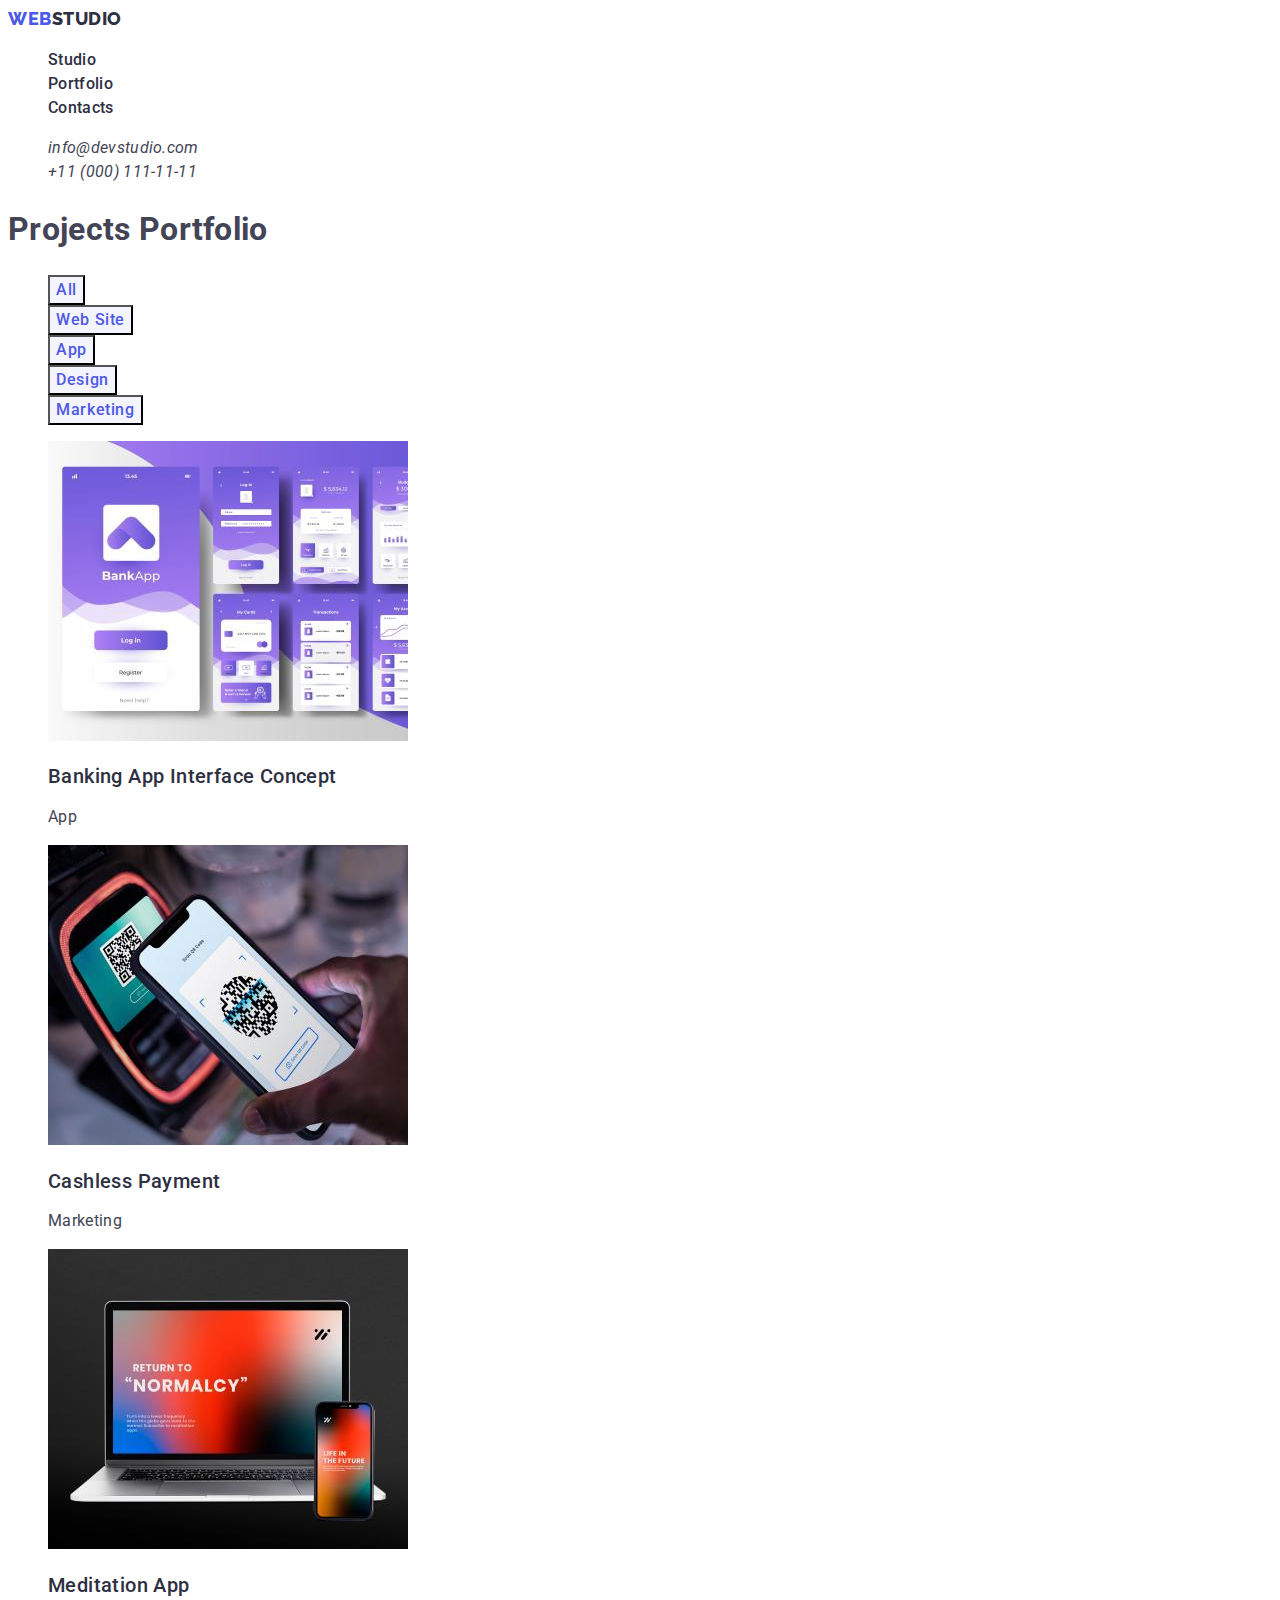
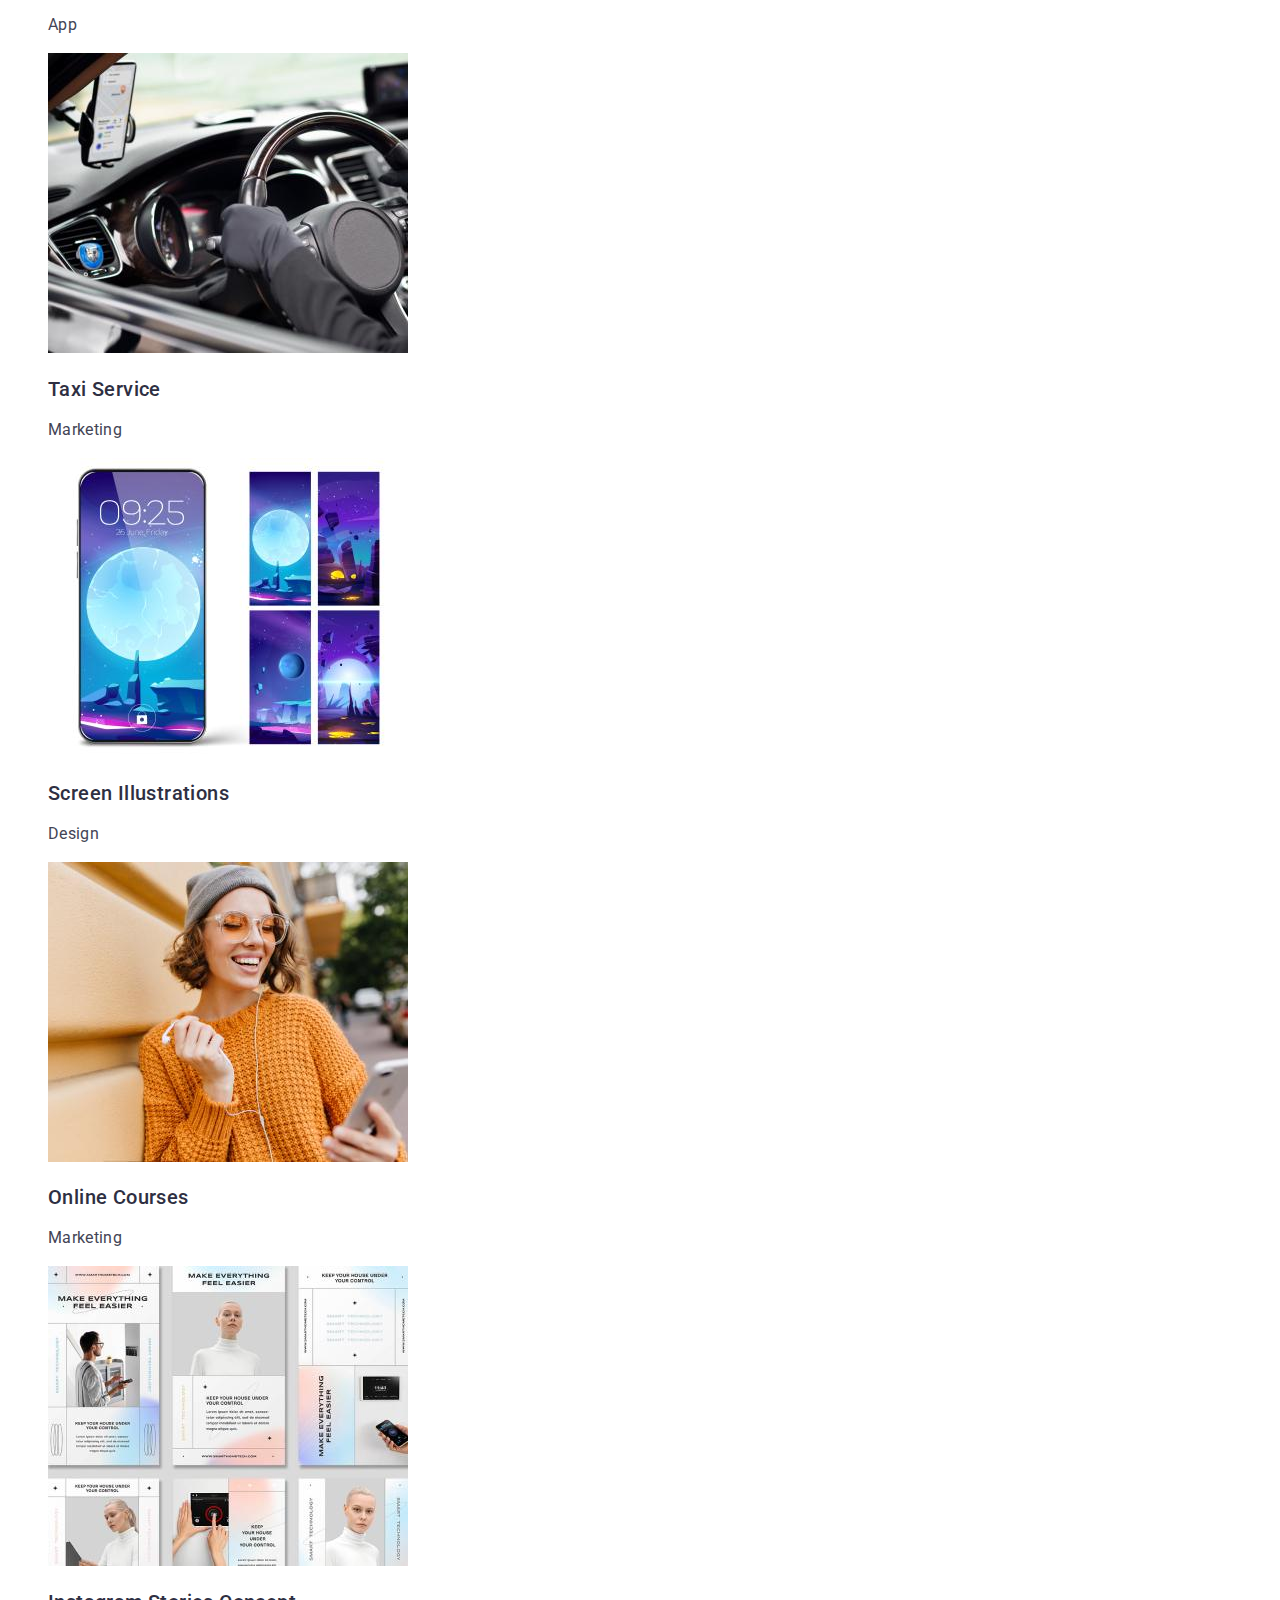
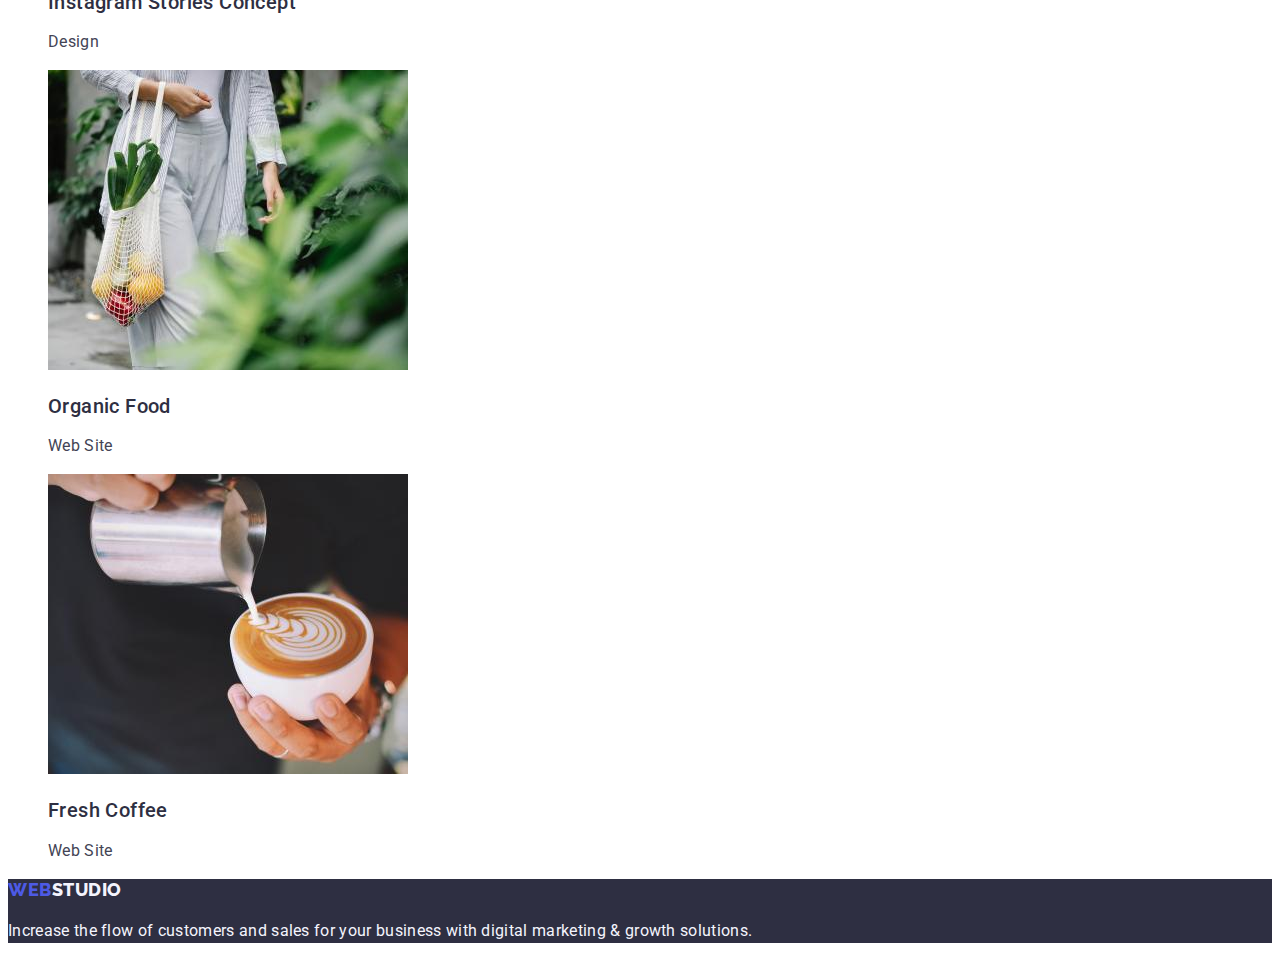
==== portfolio.html @ af5fe4da "adds files from previous hw" ====
<!doctype html>
<html lang="en">
  <head>
    <meta charset="UTF-8" />
    <meta name="viewport" content="width=device-width, initial-scale=1.0" />
    <title>Portfolio</title>
    <link rel="preconnect" href="https://fonts.googleapis.com" />
    <link rel="preconnect" href="https://fonts.gstatic.com" crossorigin />
    <link
      href="https://fonts.googleapis.com/css2?family=Raleway:wght@800&family=Roboto:wght@400;500;700&display=swap"
      rel="stylesheet"
    />
    <link rel="stylesheet" href="./css/styles.css" />
  </head>
  <body>
    <!-- Header -->
    <header class="header">
      <nav class="header-nav">
        <a href="./index.html" class="logo link">Web<span class="logo-header">Studio</span></a>
        <ul class="nav-list list">
          <li class="nav-list-item">
            <a class="link nav-list-link" href="./index.html">Studio</a>
          </li>
          <li class="nav-list-item">
            <a class="link nav-list-link" href="./portfolio.html">Portfolio</a>
          </li>
          <li class="nav-list-item"><a class="link nav-list-link" href="">Contacts</a></li>
        </ul>
      </nav>
      <address class="header-address">
        <ul class="address-list list">
          <li class="address-list-item">
            <a class="address-list-link link" href="mailto:info@devstudio.com"
              >info@devstudio.com</a
            >
          </li>
          <li class="address-list-item">
            <a class="address-list-link link" href="tel:+110001111111">+11 (000) 111-11-11</a>
          </li>
        </ul>
      </address>
    </header>
    <main>
      <!-- Portfolio Section -->
      <section class="portfolio">
        <h1>Projects Portfolio</h1>

        <ul class="btn-list list">
          <li class="btn-list-item">
            <button type="button" class="btn-list-button btn">All</button>
          </li>
          <li class="btn-list-item">
            <button type="button" class="btn-list-button btn">Web Site</button>
          </li>
          <li class="btn-list-item">
            <button type="button" class="btn-list-button btn">App</button>
          </li>
          <li class="btn-list-item">
            <button type="button" class="btn-list-button btn">Design</button>
          </li>
          <li class="btn-list-item">
            <button type="button" class="btn-list-button btn">Marketing</button>
          </li>
        </ul>
        <ul class="portfolio-list list">
          <li>
            <a href="" class="portfolio-list-item link">
              <img
                class="portfolio-list-img"
                src="./images/portfolio/img1.jpg"
                alt="Banking App Interface"
                width="360"
                height="300"
              />
              <h2 class="portfolio-list-title list-title">Banking App Interface Concept</h2>
              <p class="portfolio-list-text">App</p>
            </a>
          </li>
          <li>
            <a href="" class="portfolio-list-item link">
              <img
                class="portfolio-list-img"
                src="./images/portfolio/img2.jpg"
                alt="Cashless Payment Marketing"
                width="360"
                height="300"
              />
              <h2 class="portfolio-list-title list-title">Cashless Payment</h2>
              <p class="portfolio-list-text">Marketing</p>
            </a>
          </li>
          <li>
            <a href="" class="portfolio-list-item link">
              <img
                class="portfolio-list-img"
                src="./images/portfolio/img3.jpg"
                alt="Meditation App"
                width="360"
                height="300"
              />
              <h2 class="portfolio-list-title list-title">Meditation App</h2>
              <p class="portfolio-list-text">App</p>
            </a>
          </li>
          <li>
            <a href="" class="portfolio-list-item link">
              <img
                class="portfolio-list-img"
                src="./images/portfolio/img4.jpg"
                alt="Taxi Service App"
                width="360"
                height="300"
              />
              <h2 class="portfolio-list-title list-title">Taxi Service</h2>
              <p class="portfolio-list-text">Marketing</p>
            </a>
          </li>
          <li>
            <a href="" class="portfolio-list-item link">
              <img
                class="portfolio-list-img"
                src="./images/portfolio/img5.jpg"
                alt="Screen Wallpapers Design"
                width="360"
                height="300"
              />
              <h2 class="portfolio-list-title list-title">Screen Illustrations</h2>
              <p class="portfolio-list-text">Design</p>
            </a>
          </li>
          <li>
            <a href="" class="portfolio-list-item link">
              <img
                class="portfolio-list-img"
                src="./images/portfolio/img6.jpg"
                alt="Online Cources"
                width="360"
                height="300"
              />
              <h2 class="portfolio-list-title list-title">Online Courses</h2>
              <p class="portfolio-list-text">Marketing</p>
            </a>
          </li>
          <li>
            <a href="" class="portfolio-list-item link">
              <img
                class="portfolio-list-img"
                src="./images/portfolio/img7.jpg"
                alt="Instagram Stories Concept Design"
                width="360"
                height="300"
              />
              <h2 class="portfolio-list-title list-title">Instagram Stories Concept</h2>
              <p class="portfolio-list-text">Design</p>
            </a>
          </li>
          <li>
            <a href="" class="portfolio-list-item link">
              <img
                class="portfolio-list-img"
                src="./images/portfolio/img8.jpg"
                alt="Organic Food Website"
                width="360"
                height="300"
              />
              <h2 class="portfolio-list-title list-title">Organic Food</h2>
              <p class="portfolio-list-text">Web Site</p>
            </a>
          </li>
          <li>
            <a href="" class="portfolio-list-item link">
              <img
                class="portfolio-list-img"
                src="./images/portfolio/img9.jpg"
                alt="Coffee Website"
                width="360"
                height="300"
              />
              <h2 class="portfolio-list-title list-title">Fresh Coffee</h2>
              <p class="portfolio-list-text">Web Site</p>
            </a>
          </li>
        </ul>
      </section>
    </main>
    <!-- Footer -->
    <footer class="footer">
      <a href="./index.html" class="logo link">Web<span class="logo-footer">Studio</span></a>
      <p class="footer-text">
        Increase the flow of customers and sales for your business with digital marketing & growth
        solutions.
      </p>
    </footer>
  </body>
</html>
---- css/styles.css ----
:root {
  --primary-brand-color: #4d5ae5;
  --pressed-state-color: #404bbf;
  --dark-color: #2e2f42;
  --green-color: #31d0aa;
  --text-color: #434455;
  --subtle-text-color: #8e8f99;
  --accent-color: #e7e9fc;
  --light-color: #f4f4fd;
  --modal-overlay-color: #2e2f42;
  --hero-bg-color: #2e2f42;
  --white-color: #ffffff;
  --modal-bg-color: #fcfcfc;
}

/**
  |============================
  | Common styles
  |============================
*/

body {
  font-family: 'Roboto', sans-serif;
  line-height: 1.5;
  letter-spacing: 0.02em;
  color: var(--text-color);
}

.list {
  list-style-type: none;
}

.link {
  color: inherit;
  text-decoration: none;
}

.logo {
  font-family: Raleway, sans-serif;
  font-size: 18px;
  font-weight: 800;
  line-height: 1.17;
  letter-spacing: 0.03em;
  color: var(--primary-brand-color);
  text-transform: uppercase;
}

.logo:hover,
.logo:focus {
  color: var(--pressed-state-color);
}

.logo-footer {
  color: var(--light-color);
}

.list-title {
  font-size: 20px;
  font-weight: 500;
  line-height: 1.2;
  color: var(--dark-color);
  letter-spacing: 0.02em;
}

.section-title {
  font-size: 36px;
  line-height: 1.11;
  text-align: center;
  color: var(--dark-color);
  letter-spacing: 0.02em;
}

.btn {
  font-family: inherit;
  font-size: 16px;
  font-weight: 500;
  line-height: 1.5;
  letter-spacing: 0.04em;
  color: var(--white-color);
  background-color: var(--primary-brand-color);
  cursor: pointer;
}

.btn:hover,
.btn:focus {
  background-color: var(--pressed-state-color);
}

/* --------------- Studio Landing Page --------------- */

/**
  |============================
  | Header
  |============================
*/

.header {
}

.header-nav {
}

.logo-header {
  color: var(--dark-color);
}

.nav-list {
  color: var(--dark-color);
  font-weight: 500;
}

.nav-list-item {
}

.nav-list-link {
}

.nav-list-item:hover,
.nav-list-item:focus-within {
  color: var(--pressed-state-color);
}

.header-address {
}

.address-list {
}

.address-list-item {
}

.address-list-link {
}

.address-list-link:hover,
.address-list-link:focus {
  color: var(--pressed-state-color);
}

/**
  |============================
  | Hero Section
  |============================
*/

.hero {
  background-color: var(--hero-bg-color);
}

.hero-title {
  font-size: 56px;
  font-weight: 700;
  line-height: 1.07;
  color: var(--white-color);
  letter-spacing: 0.02em;
  text-align: center;
}

.hero-btn {
}

/**
  |============================
  | Features Section
  |============================
*/

.features {
}

.features-title {
}

.features-list {
}

.features-list-item {
}

.features-list-title {
}

.features-list-text {
}

/**
  |============================
  | Services Section
  |============================
*/

.services {
}

.services-title {
  text-transform: capitalize;
}

.services-list {
}

.services-list-item {
}

.services-list-img {
}

/**

/**
  |============================
  | Team Section
  |============================
*/

.team {
  background-color: var(--light-color);
}

.team-section-title {
  text-transform: capitalize;
}

.team-list {
}

.team-list-item {
  background-color: var(--white-color);
}

.team-list-img {
}

.team-list-title {
}

.team-list-text {
}

/**
  |============================
  | Footer
  |============================
*/

.footer {
  background-color: var(--hero-bg-color);
}

.footer-text {
  color: var(--light-color);
}

/* --------------- Portfolio Landing Page --------------- */

.portfolio {
}

.btn-list {
}

.btn-list-item {
}

.btn.btn-list-button {
  background-color: var(--light-color);
  color: var(--primary-brand-color);
}

.btn-list-button:hover,
.btn-list-button:focus {
  color: var(--white-color);
  background-color: var(--pressed-state-color);
}

.portfolio-list {
}

.portfolio-list-item {
}

.portfolio-list-img {
}

.portfolio-list-title {
}

.portfolio-list-text {
}
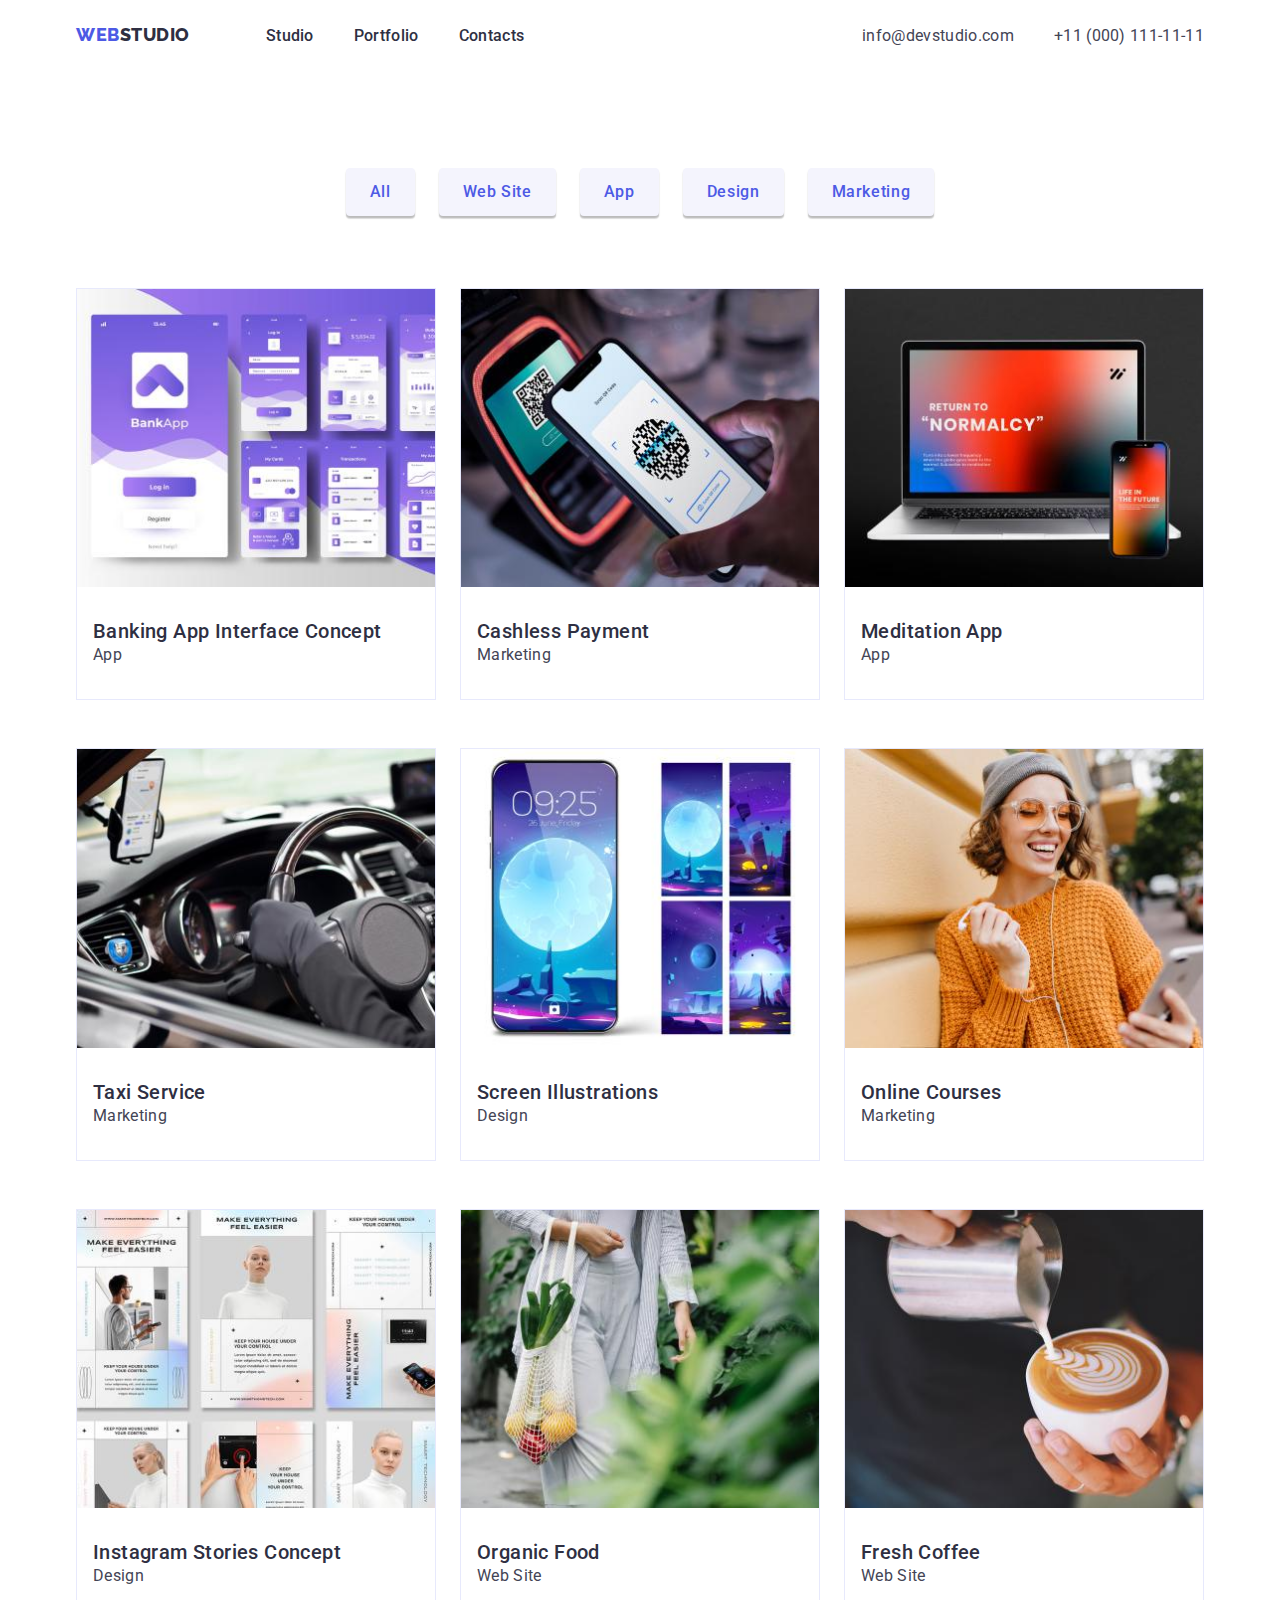
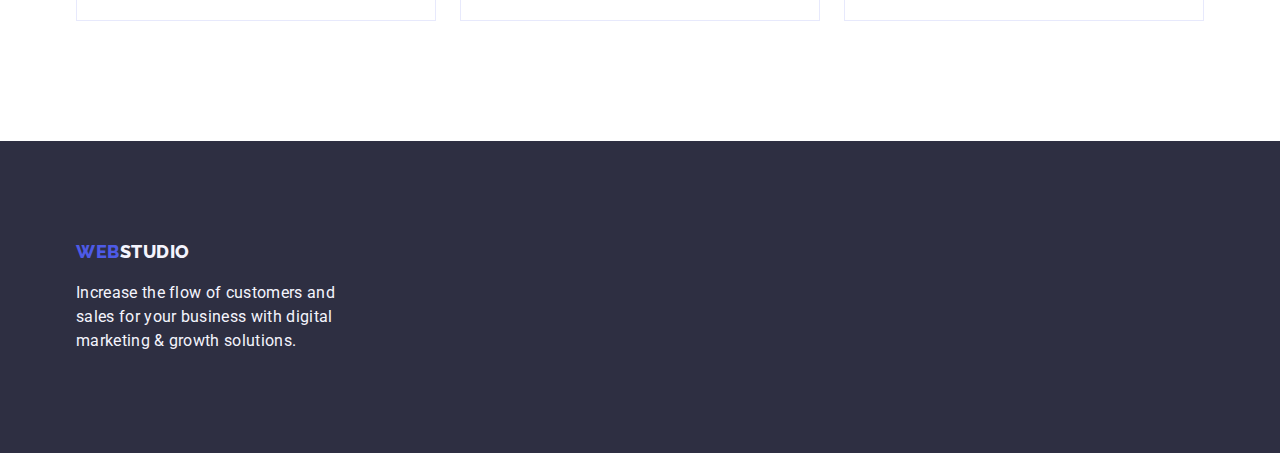
==== commit 5f1ccc97: "adds geometry to elements" ====
--- a/portfolio.html
+++ b/portfolio.html
@@ -7,6 +7,10 @@
     <link rel="preconnect" href="https://fonts.googleapis.com" />
     <link rel="preconnect" href="https://fonts.gstatic.com" crossorigin />
     <link
+      rel="stylesheet"
+      href="https://cdnjs.cloudflare.com/ajax/libs/modern-normalize/2.0.0/modern-normalize.min.css"
+    />
+    <link
       href="https://fonts.googleapis.com/css2?family=Raleway:wght@800&family=Roboto:wght@400;500;700&display=swap"
       rel="stylesheet"
     />
@@ -15,181 +19,208 @@
   <body>
     <!-- Header -->
     <header class="header">
-      <nav class="header-nav">
-        <a href="./index.html" class="logo link">Web<span class="logo-header">Studio</span></a>
-        <ul class="nav-list list">
-          <li class="nav-list-item">
-            <a class="link nav-list-link" href="./index.html">Studio</a>
-          </li>
-          <li class="nav-list-item">
-            <a class="link nav-list-link" href="./portfolio.html">Portfolio</a>
-          </li>
-          <li class="nav-list-item"><a class="link nav-list-link" href="">Contacts</a></li>
-        </ul>
-      </nav>
-      <address class="header-address">
-        <ul class="address-list list">
-          <li class="address-list-item">
-            <a class="address-list-link link" href="mailto:info@devstudio.com"
-              >info@devstudio.com</a
-            >
-          </li>
-          <li class="address-list-item">
-            <a class="address-list-link link" href="tel:+110001111111">+11 (000) 111-11-11</a>
-          </li>
-        </ul>
-      </address>
+      <div class="container header-flex-container">
+        <nav class="header-nav">
+          <a href="./index.html" class="logo-header logo link"
+            >Web<span class="accent-logo-header">Studio</span></a
+          >
+          <ul class="nav-list list">
+            <li class="nav-list-item">
+              <a class="link nav-list-link" href="./index.html">Studio</a>
+            </li>
+            <li class="nav-list-item">
+              <a class="link nav-list-link" href="./portfolio.html">Portfolio</a>
+            </li>
+            <li class="nav-list-item"><a class="link nav-list-link" href="">Contacts</a></li>
+          </ul>
+        </nav>
+        <address class="header-address">
+          <ul class="address-list list">
+            <li class="address-list-item">
+              <a class="address-list-link link" href="mailto:info@devstudio.com"
+                >info@devstudio.com</a
+              >
+            </li>
+            <li class="address-list-item">
+              <a class="address-list-link link" href="tel:+110001111111">+11 (000) 111-11-11</a>
+            </li>
+          </ul>
+        </address>
+      </div>
     </header>
     <main>
       <!-- Portfolio Section -->
       <section class="portfolio">
-        <h1>Projects Portfolio</h1>
-
-        <ul class="btn-list list">
-          <li class="btn-list-item">
-            <button type="button" class="btn-list-button btn">All</button>
-          </li>
-          <li class="btn-list-item">
-            <button type="button" class="btn-list-button btn">Web Site</button>
-          </li>
-          <li class="btn-list-item">
-            <button type="button" class="btn-list-button btn">App</button>
-          </li>
-          <li class="btn-list-item">
-            <button type="button" class="btn-list-button btn">Design</button>
-          </li>
-          <li class="btn-list-item">
-            <button type="button" class="btn-list-button btn">Marketing</button>
-          </li>
-        </ul>
-        <ul class="portfolio-list list">
-          <li>
-            <a href="" class="portfolio-list-item link">
-              <img
-                class="portfolio-list-img"
-                src="./images/portfolio/img1.jpg"
-                alt="Banking App Interface"
-                width="360"
-                height="300"
-              />
-              <h2 class="portfolio-list-title list-title">Banking App Interface Concept</h2>
-              <p class="portfolio-list-text">App</p>
-            </a>
-          </li>
-          <li>
-            <a href="" class="portfolio-list-item link">
-              <img
-                class="portfolio-list-img"
-                src="./images/portfolio/img2.jpg"
-                alt="Cashless Payment Marketing"
-                width="360"
-                height="300"
-              />
-              <h2 class="portfolio-list-title list-title">Cashless Payment</h2>
-              <p class="portfolio-list-text">Marketing</p>
-            </a>
-          </li>
-          <li>
-            <a href="" class="portfolio-list-item link">
-              <img
-                class="portfolio-list-img"
-                src="./images/portfolio/img3.jpg"
-                alt="Meditation App"
-                width="360"
-                height="300"
-              />
-              <h2 class="portfolio-list-title list-title">Meditation App</h2>
-              <p class="portfolio-list-text">App</p>
-            </a>
-          </li>
-          <li>
-            <a href="" class="portfolio-list-item link">
-              <img
-                class="portfolio-list-img"
-                src="./images/portfolio/img4.jpg"
-                alt="Taxi Service App"
-                width="360"
-                height="300"
-              />
-              <h2 class="portfolio-list-title list-title">Taxi Service</h2>
-              <p class="portfolio-list-text">Marketing</p>
-            </a>
-          </li>
-          <li>
-            <a href="" class="portfolio-list-item link">
-              <img
-                class="portfolio-list-img"
-                src="./images/portfolio/img5.jpg"
-                alt="Screen Wallpapers Design"
-                width="360"
-                height="300"
-              />
-              <h2 class="portfolio-list-title list-title">Screen Illustrations</h2>
-              <p class="portfolio-list-text">Design</p>
-            </a>
-          </li>
-          <li>
-            <a href="" class="portfolio-list-item link">
-              <img
-                class="portfolio-list-img"
-                src="./images/portfolio/img6.jpg"
-                alt="Online Cources"
-                width="360"
-                height="300"
-              />
-              <h2 class="portfolio-list-title list-title">Online Courses</h2>
-              <p class="portfolio-list-text">Marketing</p>
-            </a>
-          </li>
-          <li>
-            <a href="" class="portfolio-list-item link">
-              <img
-                class="portfolio-list-img"
-                src="./images/portfolio/img7.jpg"
-                alt="Instagram Stories Concept Design"
-                width="360"
-                height="300"
-              />
-              <h2 class="portfolio-list-title list-title">Instagram Stories Concept</h2>
-              <p class="portfolio-list-text">Design</p>
-            </a>
-          </li>
-          <li>
-            <a href="" class="portfolio-list-item link">
-              <img
-                class="portfolio-list-img"
-                src="./images/portfolio/img8.jpg"
-                alt="Organic Food Website"
-                width="360"
-                height="300"
-              />
-              <h2 class="portfolio-list-title list-title">Organic Food</h2>
-              <p class="portfolio-list-text">Web Site</p>
-            </a>
-          </li>
-          <li>
-            <a href="" class="portfolio-list-item link">
-              <img
-                class="portfolio-list-img"
-                src="./images/portfolio/img9.jpg"
-                alt="Coffee Website"
-                width="360"
-                height="300"
-              />
-              <h2 class="portfolio-list-title list-title">Fresh Coffee</h2>
-              <p class="portfolio-list-text">Web Site</p>
-            </a>
-          </li>
-        </ul>
+        <div class="container">
+          <h1 class="visually-hidden">Projects Portfolio</h1>
+          <ul class="btn-list list">
+            <li class="btn-list-item">
+              <button type="button" class="btn-list-button btn">All</button>
+            </li>
+            <li class="btn-list-item">
+              <button type="button" class="btn-list-button btn">Web Site</button>
+            </li>
+            <li class="btn-list-item">
+              <button type="button" class="btn-list-button btn">App</button>
+            </li>
+            <li class="btn-list-item">
+              <button type="button" class="btn-list-button btn">Design</button>
+            </li>
+            <li class="btn-list-item">
+              <button type="button" class="btn-list-button btn">Marketing</button>
+            </li>
+          </ul>
+          <ul class="portfolio-list list">
+            <li class="portfolio-list-item">
+              <a href="" class="portfolio-list-link link">
+                <img
+                  class="portfolio-list-img"
+                  src="./images/portfolio/img1.jpg"
+                  alt="Banking App Interface"
+                  width="360"
+                  height="300"
+                />
+                <div class="portfolio-list-container">
+                  <h2 class="portfolio-list-title list-title">Banking App Interface Concept</h2>
+                  <p class="portfolio-list-text">App</p>
+                </div>
+              </a>
+            </li>
+            <li class="portfolio-list-item">
+              <a href="" class="portfolio-list-link link">
+                <img
+                  class="portfolio-list-img"
+                  src="./images/portfolio/img2.jpg"
+                  alt="Cashless Payment Marketing"
+                  width="360"
+                  height="300"
+                />
+                <div class="portfolio-list-container">
+                  <h2 class="portfolio-list-title list-title">Cashless Payment</h2>
+                  <p class="portfolio-list-text">Marketing</p>
+                </div>
+              </a>
+            </li>
+            <li class="portfolio-list-item">
+              <a href="" class="portfolio-list-link link">
+                <img
+                  class="portfolio-list-img"
+                  src="./images/portfolio/img3.jpg"
+                  alt="Meditation App"
+                  width="360"
+                  height="300"
+                />
+                <div class="portfolio-list-container">
+                  <h2 class="portfolio-list-title list-title">Meditation App</h2>
+                  <p class="portfolio-list-text">App</p>
+                </div>
+              </a>
+            </li>
+            <li class="portfolio-list-item">
+              <a href="" class="portfolio-list-link link">
+                <img
+                  class="portfolio-list-img"
+                  src="./images/portfolio/img4.jpg"
+                  alt="Taxi Service App"
+                  width="360"
+                  height="300"
+                />
+                <div class="portfolio-list-container">
+                  <h2 class="portfolio-list-title list-title">Taxi Service</h2>
+                  <p class="portfolio-list-text">Marketing</p>
+                </div>
+              </a>
+            </li>
+            <li class="portfolio-list-item">
+              <a href="" class="portfolio-list-link link">
+                <img
+                  class="portfolio-list-img"
+                  src="./images/portfolio/img5.jpg"
+                  alt="Screen Wallpapers Design"
+                  width="360"
+                  height="300"
+                />
+                <div class="portfolio-list-container">
+                  <h2 class="portfolio-list-title list-title">Screen Illustrations</h2>
+                  <p class="portfolio-list-text">Design</p>
+                </div>
+              </a>
+            </li>
+            <li class="portfolio-list-item">
+              <a href="" class="portfolio-list-link link">
+                <img
+                  class="portfolio-list-img"
+                  src="./images/portfolio/img6.jpg"
+                  alt="Online Cources"
+                  width="360"
+                  height="300"
+                />
+                <div class="portfolio-list-container">
+                  <h2 class="portfolio-list-title list-title">Online Courses</h2>
+                  <p class="portfolio-list-text">Marketing</p>
+                </div>
+              </a>
+            </li>
+            <li class="portfolio-list-item">
+              <a href="" class="portfolio-list-link link">
+                <img
+                  class="portfolio-list-img"
+                  src="./images/portfolio/img7.jpg"
+                  alt="Instagram Stories Concept Design"
+                  width="360"
+                  height="300"
+                />
+                <div class="portfolio-list-container">
+                  <h2 class="portfolio-list-title list-title">Instagram Stories Concept</h2>
+                  <p class="portfolio-list-text">Design</p>
+                </div>
+              </a>
+            </li>
+            <li class="portfolio-list-item">
+              <a href="" class="portfolio-list-link link">
+                <img
+                  class="portfolio-list-img"
+                  src="./images/portfolio/img8.jpg"
+                  alt="Organic Food Website"
+                  width="360"
+                  height="300"
+                />
+                <div class="portfolio-list-container">
+                  <h2 class="portfolio-list-title list-title">Organic Food</h2>
+                  <p class="portfolio-list-text">Web Site</p>
+                </div>
+              </a>
+            </li>
+            <li class="portfolio-list-item">
+              <a href="" class="portfolio-list-link link">
+                <img
+                  class="portfolio-list-img"
+                  src="./images/portfolio/img9.jpg"
+                  alt="Coffee Website"
+                  width="360"
+                  height="300"
+                />
+                <div class="portfolio-list-container">
+                  <h2 class="portfolio-list-title list-title">Fresh Coffee</h2>
+                  <p class="portfolio-list-text">Web Site</p>
+                </div>
+              </a>
+            </li>
+          </ul>
+        </div>
       </section>
     </main>
     <!-- Footer -->
+    <!-- Footer -->
     <footer class="footer">
-      <a href="./index.html" class="logo link">Web<span class="logo-footer">Studio</span></a>
-      <p class="footer-text">
-        Increase the flow of customers and sales for your business with digital marketing & growth
-        solutions.
-      </p>
+      <div class="container">
+        <a href="./index.html" class="logo link">Web<span class="logo-footer">Studio</span></a>
+
+        <p class="footer-text">
+          Increase the flow of customers and sales for your business with digital marketing & growth
+          solutions.
+        </p>
+      </div>
     </footer>
   </body>
 </html>
--- a/css/styles.css
+++ b/css/styles.css
@@ -1,16 +1,22 @@
 :root {
   --primary-brand-color: #4d5ae5;
   --pressed-state-color: #404bbf;
+  --accent-color: #e7e9fc;
+
+  --text-color: #434455;
+  --subtle-text-color: #8e8f99;
+
   --dark-color: #2e2f42;
   --green-color: #31d0aa;
-  --text-color: #434455;
-  --subtle-text-color: #8e8f99;
-  --accent-color: #e7e9fc;
   --light-color: #f4f4fd;
+  --white-color: #ffffff;
+
+  --hero-bg-color: #2e2f42;
+  --modal-bg-color: #fcfcfc;
   --modal-overlay-color: #2e2f42;
-  --hero-bg-color: #2e2f42;
-  --white-color: #ffffff;
-  --modal-bg-color: #fcfcfc;
+
+  --item-gap: 24px;
+  --heading-margin: 72px;
 }
 
 /**
@@ -26,14 +32,83 @@
   color: var(--text-color);
 }
 
+body,
+h1,
+h2,
+h3,
+h4,
+h5,
+h6,
+p {
+  margin: 0;
+}
+
+img,
+svg {
+  display: block;
+  max-width: 100%;
+  height: auto;
+}
+
+.visually-hidden {
+  position: absolute;
+  width: 1px;
+  height: 1px;
+  margin: -1px;
+  border: 0;
+  padding: 0;
+  white-space: nowrap;
+  clip-path: inset(100%);
+  clip: rect(0 0 0 0);
+  overflow: hidden;
+}
+
+/* Container */
+
+.container {
+  margin: 0 auto;
+  width: 1158px;
+  padding: 0 15px;
+}
+
+/* List, Link, Title */
+
 .list {
-  list-style-type: none;
+  list-style: none;
+  margin-top: 0;
+  margin-bottom: 0;
+  padding-left: 0;
 }
 
 .link {
   color: inherit;
   text-decoration: none;
 }
+
+.list-title {
+  font-size: 20px;
+  font-weight: 500;
+  line-height: 1.2;
+  color: var(--dark-color);
+  letter-spacing: 0.02em;
+}
+
+/* Section */
+
+.section-title {
+  font-size: 36px;
+  line-height: 1.11;
+  text-align: center;
+  color: var(--dark-color);
+  letter-spacing: 0.02em;
+}
+
+.section-padding {
+  padding-top: 120px;
+  padding-bottom: 120px;
+}
+
+/* Logo */
 
 .logo {
   font-family: Raleway, sans-serif;
@@ -54,21 +129,7 @@
   color: var(--light-color);
 }
 
-.list-title {
-  font-size: 20px;
-  font-weight: 500;
-  line-height: 1.2;
-  color: var(--dark-color);
-  letter-spacing: 0.02em;
-}
-
-.section-title {
-  font-size: 36px;
-  line-height: 1.11;
-  text-align: center;
-  color: var(--dark-color);
-  letter-spacing: 0.02em;
-}
+/* Button */
 
 .btn {
   font-family: inherit;
@@ -76,8 +137,10 @@
   font-weight: 500;
   line-height: 1.5;
   letter-spacing: 0.04em;
+
   color: var(--white-color);
   background-color: var(--primary-brand-color);
+  border: none;
   cursor: pointer;
 }
 
@@ -95,16 +158,29 @@
 */
 
 .header {
+  padding: 24px 0;
+}
+
+.header-flex-container {
+  display: flex;
+
+  justify-content: space-between;
 }
 
 .header-nav {
+  display: flex;
 }
 
 .logo-header {
+  margin-right: 76px;
+}
+
+.accent-logo-header {
   color: var(--dark-color);
 }
 
 .nav-list {
+  display: flex;
   color: var(--dark-color);
   font-weight: 500;
 }
@@ -121,9 +197,11 @@
 }
 
 .header-address {
+  font-style: normal;
 }
 
 .address-list {
+  display: flex;
 }
 
 .address-list-item {
@@ -137,6 +215,11 @@
   color: var(--pressed-state-color);
 }
 
+.nav-list-item:not(:last-child),
+.address-list-item:not(:last-child) {
+  margin-right: 40px;
+}
+
 /**
   |============================
   | Hero Section
@@ -145,6 +228,11 @@
 
 .hero {
   background-color: var(--hero-bg-color);
+}
+
+.hero-container {
+  padding: 188px 0;
+  text-align: center;
 }
 
 .hero-title {
@@ -153,10 +241,13 @@
   line-height: 1.07;
   color: var(--white-color);
   letter-spacing: 0.02em;
-  text-align: center;
 }
 
 .hero-btn {
+  margin-top: 48px;
+  padding: 16px 32px;
+  border-radius: 4px;
+  box-shadow: 0px 4px 4px 0px rgba(0, 0, 0, 0.15);
 }
 
 /**
@@ -172,15 +263,20 @@
 }
 
 .features-list {
+  display: flex;
+  flex-wrap: wrap;
+  gap: var(--item-gap);
 }
 
 .features-list-item {
+  flex-basis: calc((100% - 72px) / 4);
 }
 
 .features-list-title {
 }
 
 .features-list-text {
+  margin-top: 8px;
 }
 
 /**
@@ -190,6 +286,7 @@
 */
 
 .services {
+  padding-bottom: 120px;
 }
 
 .services-title {
@@ -197,9 +294,14 @@
 }
 
 .services-list {
+  display: flex;
+  flex-wrap: wrap;
+  margin-top: var(--heading-margin);
+  gap: var(--item-gap);
 }
 
 .services-list-item {
+  flex-basis: calc((100% - 48px) / 3);
 }
 
 .services-list-img {
@@ -222,19 +324,37 @@
 }
 
 .team-list {
+  display: flex;
+  flex-wrap: wrap;
+  margin-top: var(--heading-margin);
+  gap: var(--item-gap);
 }
 
 .team-list-item {
+  flex-basis: calc((100% - 72px) / 4);
   background-color: var(--white-color);
+
+  border-radius: 0px 0px 4px 4px;
+
+  box-shadow:
+    0px 2px 1px 0px rgba(46, 47, 66, 0.08),
+    0px 1px 1px 0px rgba(46, 47, 66, 0.16),
+    0px 1px 6px 0px rgba(46, 47, 66, 0.08);
 }
 
 .team-list-img {
 }
 
+.team-list-container {
+  padding: 32px 0;
+  text-align: center;
+}
+
 .team-list-title {
 }
 
 .team-list-text {
+  margin-top: 8px;
 }
 
 /**
@@ -244,27 +364,43 @@
 */
 
 .footer {
+  padding: 100px 0;
   background-color: var(--hero-bg-color);
 }
 
 .footer-text {
+  margin-top: 16px;
+  width: 264px;
   color: var(--light-color);
 }
 
 /* --------------- Portfolio Landing Page --------------- */
 
 .portfolio {
+  padding: 96px 0 120px 0;
 }
 
 .btn-list {
-}
-
-.btn-list-item {
+  display: flex;
+  justify-content: center;
+}
+
+.btn-list-item:not(:last-child) {
+  margin-right: var(--item-gap);
 }
 
 .btn.btn-list-button {
+  padding: 12px 24px;
+
   background-color: var(--light-color);
   color: var(--primary-brand-color);
+
+  border-radius: 4px;
+
+  box-shadow:
+    0px 2px 2px 0px rgba(0, 0, 0, 0.12),
+    0px 2px 1px 0px rgba(0, 0, 0, 0.08),
+    0px 3px 1px 0px rgba(0, 0, 0, 0.1);
 }
 
 .btn-list-button:hover,
@@ -274,14 +410,28 @@
 }
 
 .portfolio-list {
+  display: flex;
+  flex-wrap: wrap;
+
+  column-gap: 24px;
+  row-gap: 48px;
+  /* column-gap: 48px; */
+  margin-top: var(--heading-margin);
 }
 
 .portfolio-list-item {
+  flex-basis: calc((100% - 48px) / 3);
+
+  border: 1px solid #e7e9fc;
 }
 
 .portfolio-list-img {
 }
 
+.portfolio-list-container {
+  padding: 32px 16px;
+}
+
 .portfolio-list-title {
 }
 
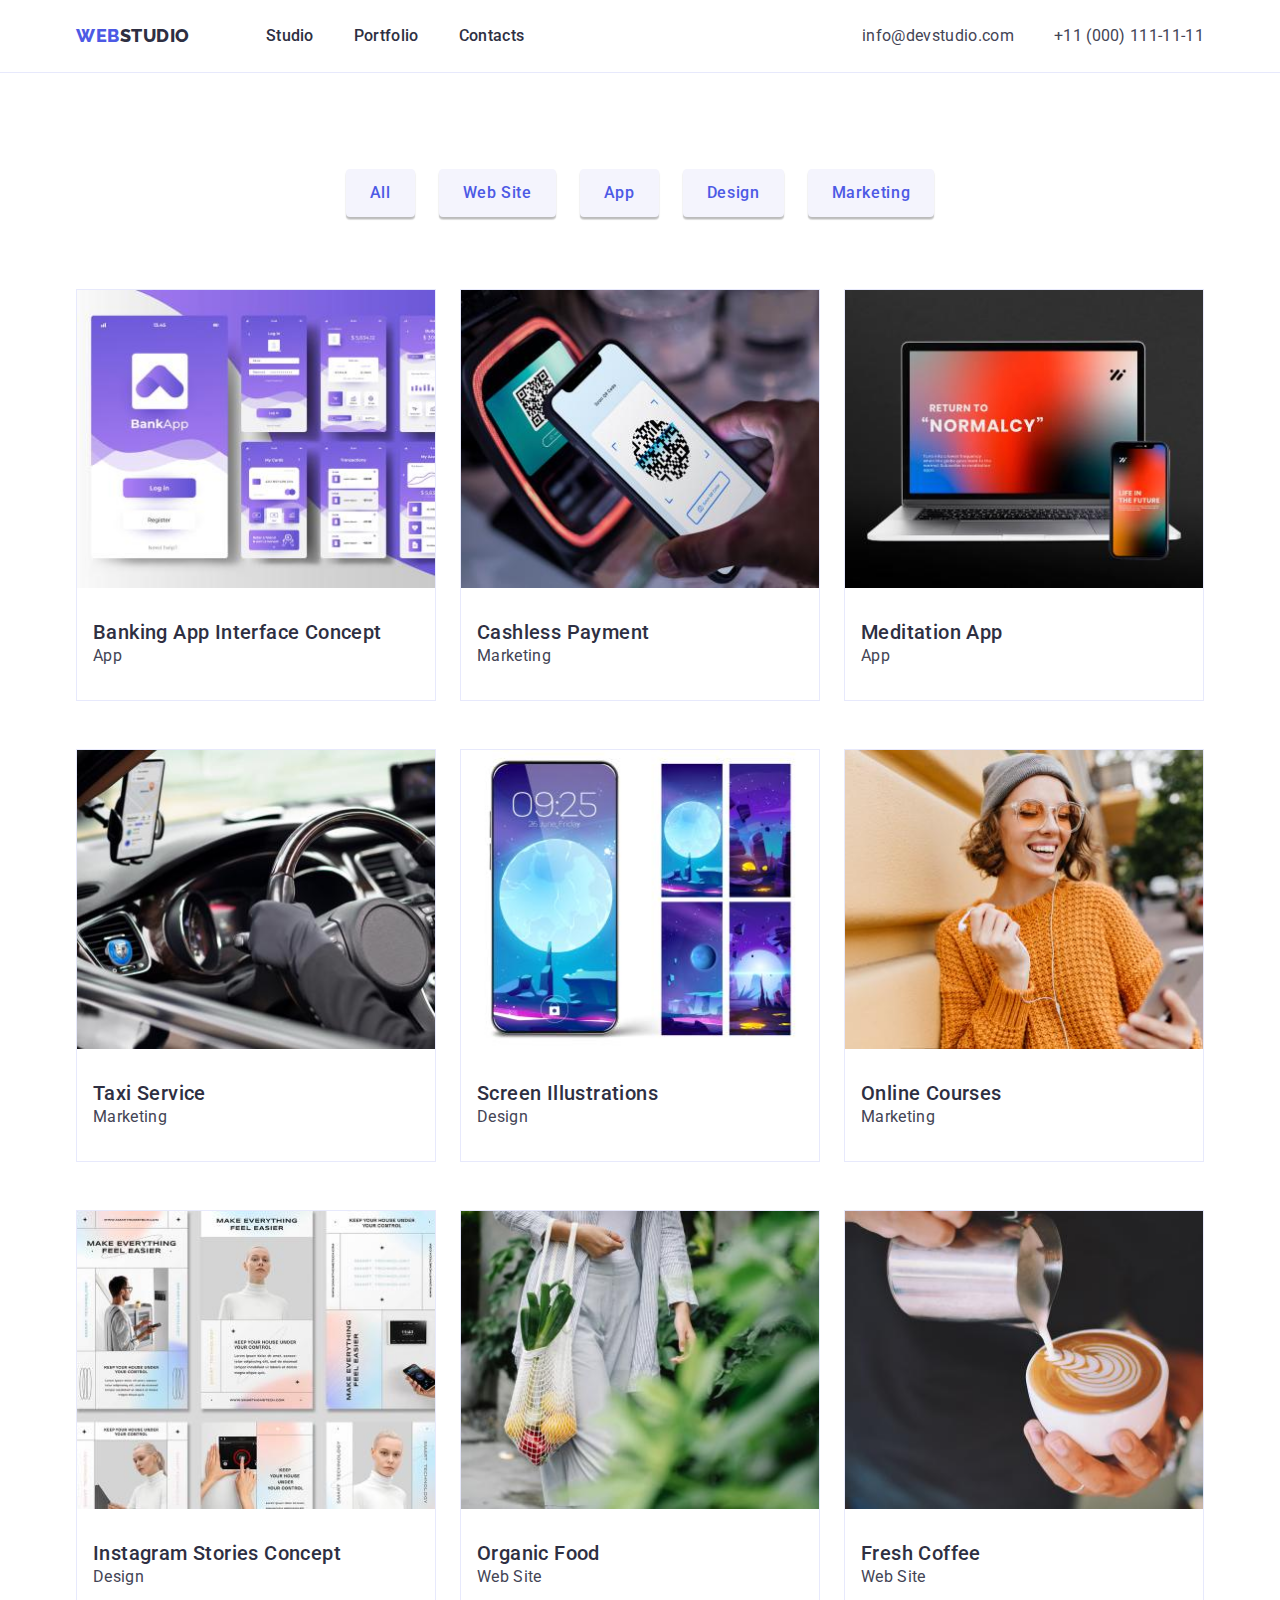
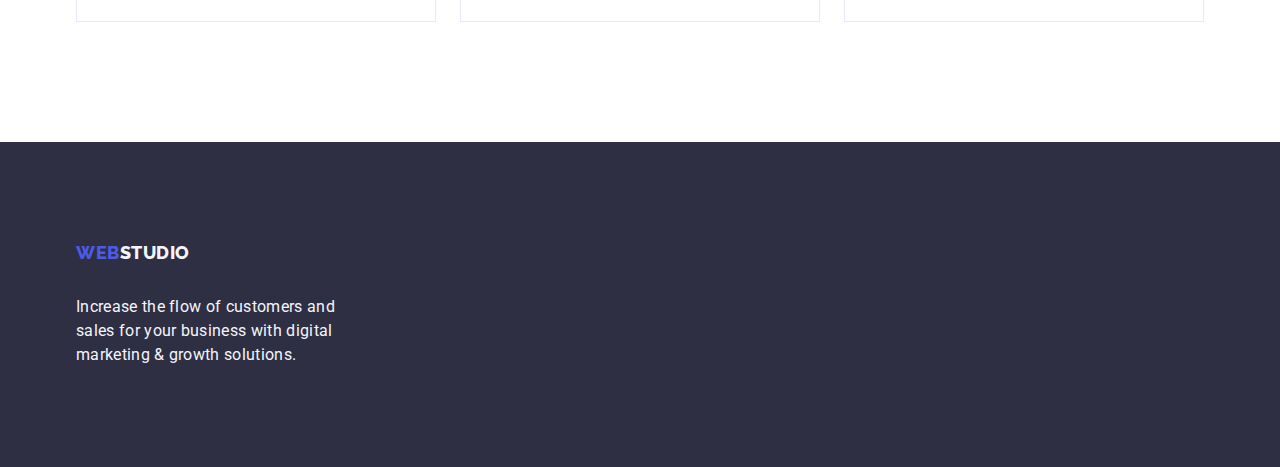
==== commit d664c75e: "adds additional margins" ====
--- a/portfolio.html
+++ b/portfolio.html
@@ -22,7 +22,7 @@
       <div class="container header-flex-container">
         <nav class="header-nav">
           <a href="./index.html" class="logo-header logo link"
-            >Web<span class="accent-logo-header">Studio</span></a
+            >Web<span class="logo-header-accent">Studio</span></a
           >
           <ul class="nav-list list">
             <li class="nav-list-item">
@@ -214,7 +214,9 @@
     <!-- Footer -->
     <footer class="footer">
       <div class="container">
-        <a href="./index.html" class="logo link">Web<span class="logo-footer">Studio</span></a>
+        <a href="./index.html" class="logo-footer logo link"
+          >Web<span class="logo-footer-accent">Studio</span></a
+        >
 
         <p class="footer-text">
           Increase the flow of customers and sales for your business with digital marketing & growth
--- a/css/styles.css
+++ b/css/styles.css
@@ -14,9 +14,11 @@
   --hero-bg-color: #2e2f42;
   --modal-bg-color: #fcfcfc;
   --modal-overlay-color: #2e2f42;
-
+  /* Pixel distance */
   --item-gap: 24px;
   --heading-margin: 72px;
+  /* Margin centered */
+  --margin-auto: 0 auto;
 }
 
 /**
@@ -111,6 +113,7 @@
 /* Logo */
 
 .logo {
+  display: inline-block;
   font-family: Raleway, sans-serif;
   font-size: 18px;
   font-weight: 800;
@@ -120,12 +123,24 @@
   text-transform: uppercase;
 }
 
+.logo-footer {
+  /* to remove */
+  margin-bottom: 16px;
+}
+
+.logo-header {
+}
+
 .logo:hover,
 .logo:focus {
   color: var(--pressed-state-color);
 }
 
-.logo-footer {
+.logo-header-accent {
+  color: var(--dark-color);
+}
+
+.logo-footer-accent {
   color: var(--light-color);
 }
 
@@ -158,7 +173,7 @@
 */
 
 .header {
-  padding: 24px 0;
+  border-bottom: 1px solid #e7e9fc;
 }
 
 .header-flex-container {
@@ -169,14 +184,13 @@
 
 .header-nav {
   display: flex;
+  align-items: center;
 }
 
 .logo-header {
   margin-right: 76px;
-}
-
-.accent-logo-header {
-  color: var(--dark-color);
+  display: inline-block;
+  padding: 24px 0;
 }
 
 .nav-list {
@@ -189,6 +203,8 @@
 }
 
 .nav-list-link {
+  display: inline-block;
+  padding: 24px 0;
 }
 
 .nav-list-item:hover,
@@ -208,6 +224,8 @@
 }
 
 .address-list-link {
+  display: inline-block;
+  padding: 24px 0;
 }
 
 .address-list-link:hover,
@@ -228,14 +246,13 @@
 
 .hero {
   background-color: var(--hero-bg-color);
-}
-
-.hero-container {
   padding: 188px 0;
-  text-align: center;
 }
 
 .hero-title {
+  max-width: 496px;
+  margin: var(--margin-auto);
+
   font-size: 56px;
   font-weight: 700;
   line-height: 1.07;
@@ -244,8 +261,12 @@
 }
 
 .hero-btn {
+  display: block;
+  margin: var(--margin-auto);
+  min-width: 169px;
   margin-top: 48px;
   padding: 16px 32px;
+
   border-radius: 4px;
   box-shadow: 0px 4px 4px 0px rgba(0, 0, 0, 0.15);
 }
@@ -273,6 +294,8 @@
 }
 
 .features-list-title {
+  /* to remove */
+  margin-bottom: 8px;
 }
 
 .features-list-text {
@@ -291,6 +314,8 @@
 
 .services-title {
   text-transform: capitalize;
+  /* to remove */
+  margin-bottom: var(--heading-margin);
 }
 
 .services-list {
@@ -321,6 +346,8 @@
 
 .team-section-title {
   text-transform: capitalize;
+  /* to remove */
+  margin-bottom: var(--heading-margin);
 }
 
 .team-list {
@@ -351,6 +378,8 @@
 }
 
 .team-list-title {
+  /* to remove */
+  margin-bottom: 8px;
 }
 
 .team-list-text {
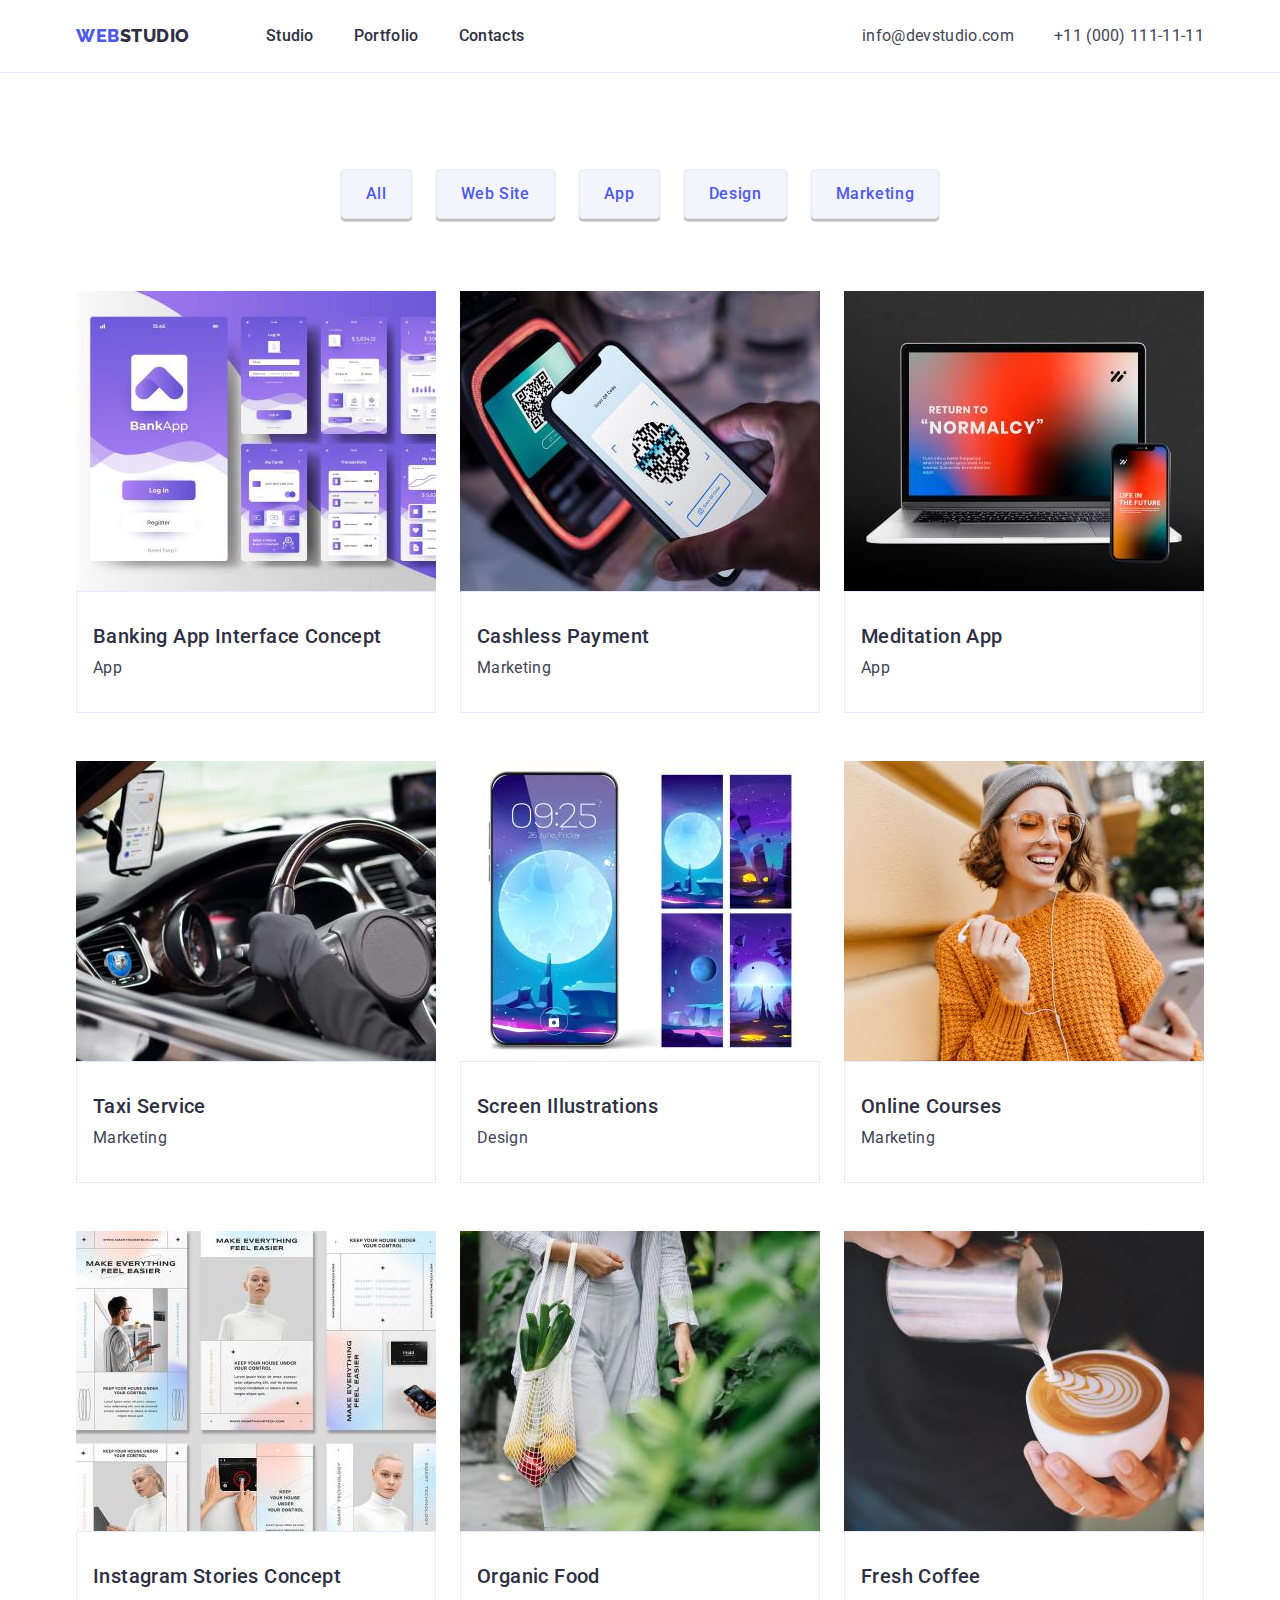
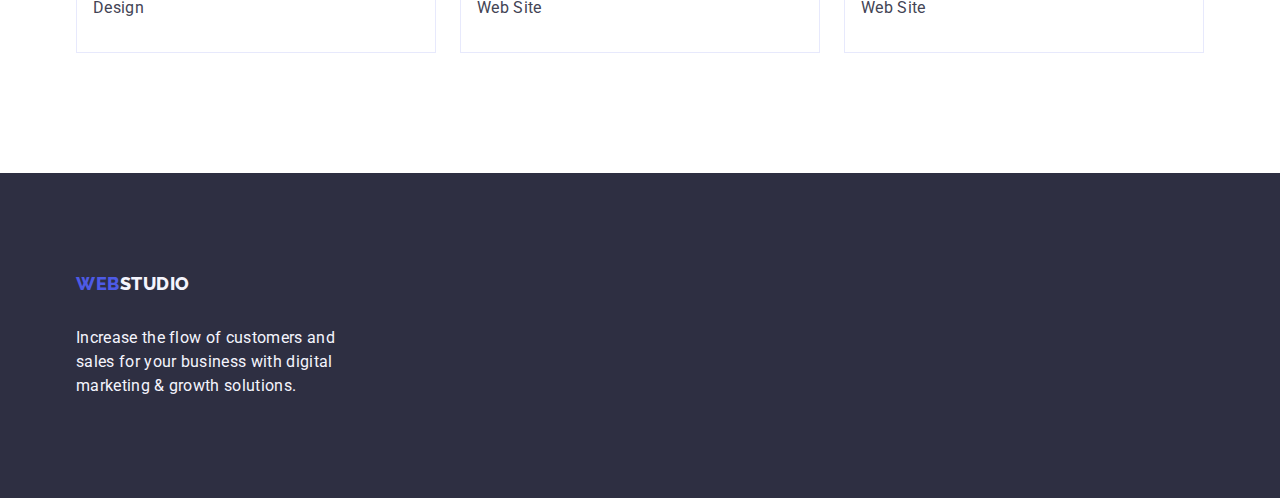
==== commit de3dd717: "adds additional css styles" ====
--- a/portfolio.html
+++ b/portfolio.html
@@ -6,13 +6,14 @@
     <title>Portfolio</title>
     <link rel="preconnect" href="https://fonts.googleapis.com" />
     <link rel="preconnect" href="https://fonts.gstatic.com" crossorigin />
+
+    <link
+      href="https://fonts.googleapis.com/css2?family=Raleway:wght@800&family=Roboto:wght@400;500;700&display=swap"
+      rel="stylesheet"
+    />
     <link
       rel="stylesheet"
       href="https://cdnjs.cloudflare.com/ajax/libs/modern-normalize/2.0.0/modern-normalize.min.css"
-    />
-    <link
-      href="https://fonts.googleapis.com/css2?family=Raleway:wght@800&family=Roboto:wght@400;500;700&display=swap"
-      rel="stylesheet"
     />
     <link rel="stylesheet" href="./css/styles.css" />
   </head>
--- a/css/styles.css
+++ b/css/styles.css
@@ -412,6 +412,8 @@
 .btn-list {
   display: flex;
   justify-content: center;
+  /* to remove */
+  margin-bottom: var(--heading-margin);
 }
 
 .btn-list-item:not(:last-child) {
@@ -423,6 +425,8 @@
 
   background-color: var(--light-color);
   color: var(--primary-brand-color);
+
+  border: 1px solid var(--accent-color);
 
   border-radius: 4px;
 
@@ -435,6 +439,7 @@
 .btn-list-button:hover,
 .btn-list-button:focus {
   color: var(--white-color);
+  border: 1px solid transparent;
   background-color: var(--pressed-state-color);
 }
 
@@ -444,14 +449,12 @@
 
   column-gap: 24px;
   row-gap: 48px;
-  /* column-gap: 48px; */
+
   margin-top: var(--heading-margin);
 }
 
 .portfolio-list-item {
   flex-basis: calc((100% - 48px) / 3);
-
-  border: 1px solid #e7e9fc;
 }
 
 .portfolio-list-img {
@@ -459,10 +462,14 @@
 
 .portfolio-list-container {
   padding: 32px 16px;
+  border: 1px solid var(--accent-color);
 }
 
 .portfolio-list-title {
+  /* to remove */
+  margin-bottom: 8px;
 }
 
 .portfolio-list-text {
-}
+  margin-top: 8px;
+}
